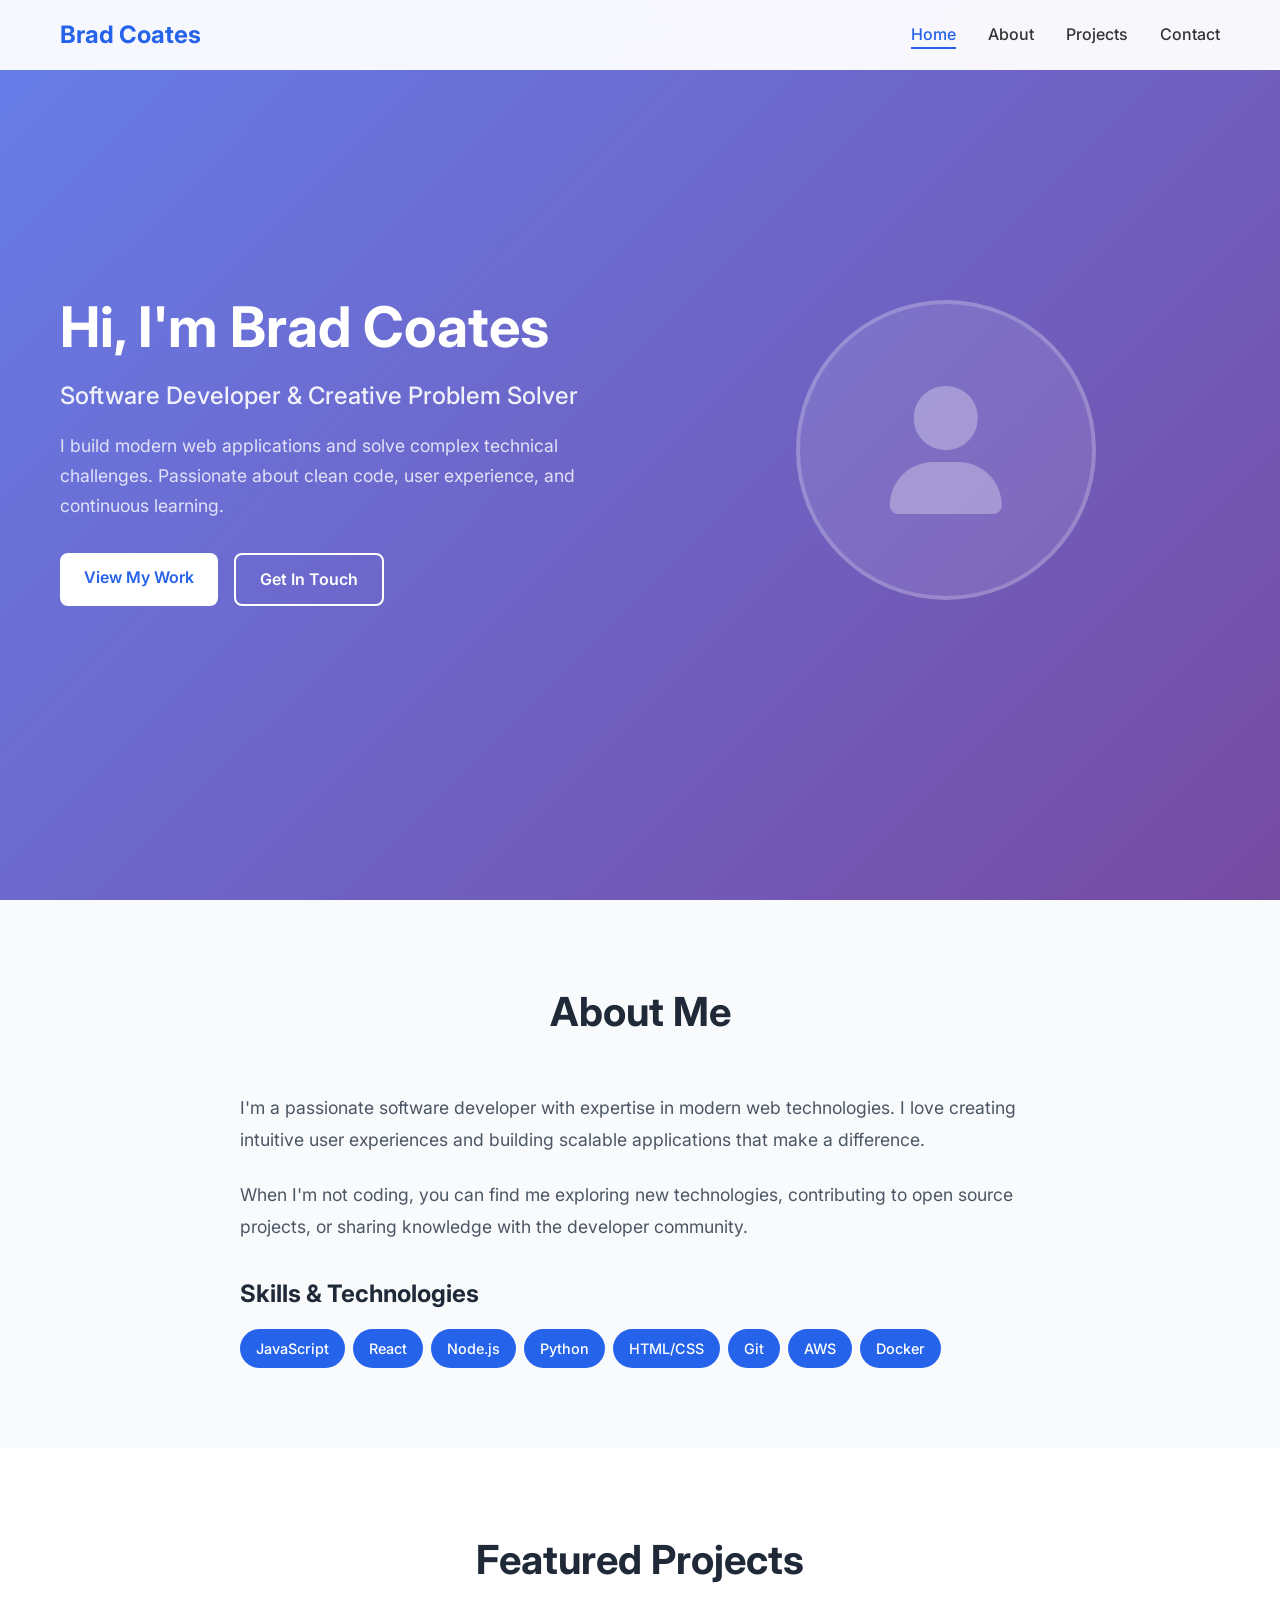
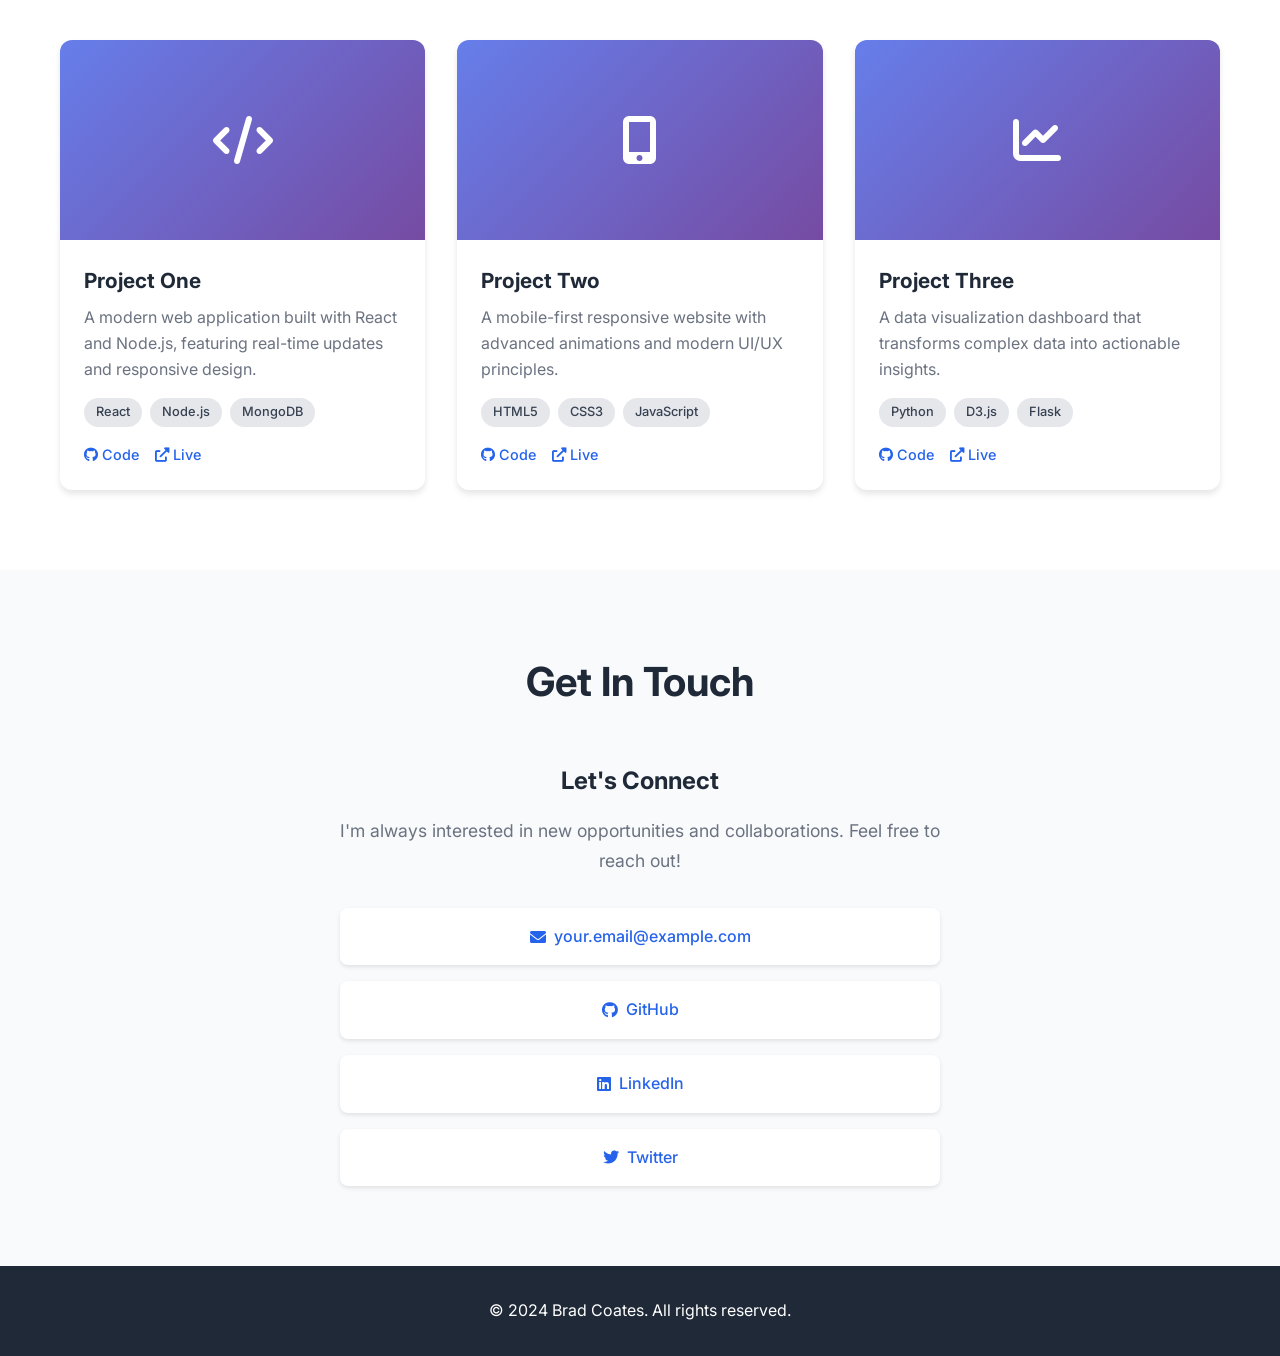
==== index.html @ eaf83a11 "Initial commit: Personal website with modern design and responsive layout" ====
<!DOCTYPE html>
<html lang="en">
<head>
    <meta charset="UTF-8">
    <meta name="viewport" content="width=device-width, initial-scale=1.0">
    <title>Brad Coates - Personal Website</title>
    <link rel="stylesheet" href="styles.css">
    <link href="https://fonts.googleapis.com/css2?family=Inter:wght@300;400;500;600;700&display=swap" rel="stylesheet">
    <link rel="stylesheet" href="https://cdnjs.cloudflare.com/ajax/libs/font-awesome/6.0.0/css/all.min.css">
</head>
<body>
    <nav class="navbar">
        <div class="nav-container">
            <div class="nav-logo">
                <a href="#home">Brad Coates</a>
            </div>
            <ul class="nav-menu">
                <li class="nav-item">
                    <a href="#home" class="nav-link">Home</a>
                </li>
                <li class="nav-item">
                    <a href="#about" class="nav-link">About</a>
                </li>
                <li class="nav-item">
                    <a href="#projects" class="nav-link">Projects</a>
                </li>
                <li class="nav-item">
                    <a href="#contact" class="nav-link">Contact</a>
                </li>
            </ul>
            <div class="hamburger">
                <span class="bar"></span>
                <span class="bar"></span>
                <span class="bar"></span>
            </div>
        </div>
    </nav>

    <section id="home" class="hero">
        <div class="hero-container">
            <div class="hero-content">
                <h1 class="hero-title">Hi, I'm Brad Coates</h1>
                <p class="hero-subtitle">Software Developer & Creative Problem Solver</p>
                <p class="hero-description">
                    I build modern web applications and solve complex technical challenges. 
                    Passionate about clean code, user experience, and continuous learning.
                </p>
                <div class="hero-buttons">
                    <a href="#projects" class="btn btn-primary">View My Work</a>
                    <a href="#contact" class="btn btn-secondary">Get In Touch</a>
                </div>
            </div>
            <div class="hero-image">
                <div class="profile-placeholder">
                    <i class="fas fa-user"></i>
                </div>
            </div>
        </div>
    </section>

    <section id="about" class="about">
        <div class="container">
            <h2 class="section-title">About Me</h2>
            <div class="about-content">
                <div class="about-text">
                    <p>
                        I'm a passionate software developer with expertise in modern web technologies. 
                        I love creating intuitive user experiences and building scalable applications 
                        that make a difference.
                    </p>
                    <p>
                        When I'm not coding, you can find me exploring new technologies, contributing 
                        to open source projects, or sharing knowledge with the developer community.
                    </p>
                    <div class="skills">
                        <h3>Skills & Technologies</h3>
                        <div class="skill-tags">
                            <span class="skill-tag">JavaScript</span>
                            <span class="skill-tag">React</span>
                            <span class="skill-tag">Node.js</span>
                            <span class="skill-tag">Python</span>
                            <span class="skill-tag">HTML/CSS</span>
                            <span class="skill-tag">Git</span>
                            <span class="skill-tag">AWS</span>
                            <span class="skill-tag">Docker</span>
                        </div>
                    </div>
                </div>
            </div>
        </div>
    </section>

    <section id="projects" class="projects">
        <div class="container">
            <h2 class="section-title">Featured Projects</h2>
            <div class="projects-grid">
                <div class="project-card">
                    <div class="project-image">
                        <i class="fas fa-code"></i>
                    </div>
                    <div class="project-content">
                        <h3>Project One</h3>
                        <p>A modern web application built with React and Node.js, featuring real-time updates and responsive design.</p>
                        <div class="project-tech">
                            <span>React</span>
                            <span>Node.js</span>
                            <span>MongoDB</span>
                        </div>
                        <div class="project-links">
                            <a href="#" class="project-link"><i class="fab fa-github"></i> Code</a>
                            <a href="#" class="project-link"><i class="fas fa-external-link-alt"></i> Live</a>
                        </div>
                    </div>
                </div>

                <div class="project-card">
                    <div class="project-image">
                        <i class="fas fa-mobile-alt"></i>
                    </div>
                    <div class="project-content">
                        <h3>Project Two</h3>
                        <p>A mobile-first responsive website with advanced animations and modern UI/UX principles.</p>
                        <div class="project-tech">
                            <span>HTML5</span>
                            <span>CSS3</span>
                            <span>JavaScript</span>
                        </div>
                        <div class="project-links">
                            <a href="#" class="project-link"><i class="fab fa-github"></i> Code</a>
                            <a href="#" class="project-link"><i class="fas fa-external-link-alt"></i> Live</a>
                        </div>
                    </div>
                </div>

                <div class="project-card">
                    <div class="project-image">
                        <i class="fas fa-chart-line"></i>
                    </div>
                    <div class="project-content">
                        <h3>Project Three</h3>
                        <p>A data visualization dashboard that transforms complex data into actionable insights.</p>
                        <div class="project-tech">
                            <span>Python</span>
                            <span>D3.js</span>
                            <span>Flask</span>
                        </div>
                        <div class="project-links">
                            <a href="#" class="project-link"><i class="fab fa-github"></i> Code</a>
                            <a href="#" class="project-link"><i class="fas fa-external-link-alt"></i> Live</a>
                        </div>
                    </div>
                </div>
            </div>
        </div>
    </section>

    <section id="contact" class="contact">
        <div class="container">
            <h2 class="section-title">Get In Touch</h2>
            <div class="contact-content">
                <div class="contact-info">
                    <h3>Let's Connect</h3>
                    <p>I'm always interested in new opportunities and collaborations. Feel free to reach out!</p>
                    <div class="contact-links">
                        <a href="mailto:your.email@example.com" class="contact-link">
                            <i class="fas fa-envelope"></i>
                            your.email@example.com
                        </a>
                        <a href="https://github.com/yourusername" class="contact-link" target="_blank">
                            <i class="fab fa-github"></i>
                            GitHub
                        </a>
                        <a href="https://linkedin.com/in/yourusername" class="contact-link" target="_blank">
                            <i class="fab fa-linkedin"></i>
                            LinkedIn
                        </a>
                        <a href="https://twitter.com/yourusername" class="contact-link" target="_blank">
                            <i class="fab fa-twitter"></i>
                            Twitter
                        </a>
                    </div>
                </div>
            </div>
        </div>
    </section>

    <footer class="footer">
        <div class="container">
            <p>&copy; 2024 Brad Coates. All rights reserved.</p>
        </div>
    </footer>

    <script src="script.js"></script>
</body>
</html>
---- styles.css ----
/* Reset and base styles */
* {
    margin: 0;
    padding: 0;
    box-sizing: border-box;
}

html {
    scroll-behavior: smooth;
}

body {
    font-family: 'Inter', sans-serif;
    line-height: 1.6;
    color: #333;
    background-color: #ffffff;
}

.container {
    max-width: 1200px;
    margin: 0 auto;
    padding: 0 20px;
}

/* Navigation */
.navbar {
    position: fixed;
    top: 0;
    width: 100%;
    background: rgba(255, 255, 255, 0.95);
    backdrop-filter: blur(10px);
    z-index: 1000;
    padding: 1rem 0;
    transition: all 0.3s ease;
}

.nav-container {
    max-width: 1200px;
    margin: 0 auto;
    padding: 0 20px;
    display: flex;
    justify-content: space-between;
    align-items: center;
}

.nav-logo a {
    font-size: 1.5rem;
    font-weight: 700;
    color: #2563eb;
    text-decoration: none;
    transition: color 0.3s ease;
}

.nav-logo a:hover {
    color: #1d4ed8;
}

.nav-menu {
    display: flex;
    list-style: none;
    gap: 2rem;
}

.nav-link {
    color: #333;
    text-decoration: none;
    font-weight: 500;
    transition: color 0.3s ease;
    position: relative;
}

.nav-link:hover {
    color: #2563eb;
}

.nav-link::after {
    content: '';
    position: absolute;
    width: 0;
    height: 2px;
    bottom: -5px;
    left: 0;
    background-color: #2563eb;
    transition: width 0.3s ease;
}

.nav-link:hover::after {
    width: 100%;
}

.hamburger {
    display: none;
    flex-direction: column;
    cursor: pointer;
}

.bar {
    width: 25px;
    height: 3px;
    background-color: #333;
    margin: 3px 0;
    transition: 0.3s;
}

/* Hero Section */
.hero {
    min-height: 100vh;
    display: flex;
    align-items: center;
    background: linear-gradient(135deg, #667eea 0%, #764ba2 100%);
    color: white;
    padding-top: 80px;
}

.hero-container {
    max-width: 1200px;
    margin: 0 auto;
    padding: 0 20px;
    display: grid;
    grid-template-columns: 1fr 1fr;
    gap: 4rem;
    align-items: center;
}

.hero-title {
    font-size: 3.5rem;
    font-weight: 700;
    margin-bottom: 1rem;
    line-height: 1.2;
}

.hero-subtitle {
    font-size: 1.5rem;
    font-weight: 500;
    margin-bottom: 1rem;
    opacity: 0.9;
}

.hero-description {
    font-size: 1.1rem;
    margin-bottom: 2rem;
    opacity: 0.8;
    line-height: 1.7;
}

.hero-buttons {
    display: flex;
    gap: 1rem;
    flex-wrap: wrap;
}

.btn {
    padding: 12px 24px;
    border-radius: 8px;
    text-decoration: none;
    font-weight: 600;
    transition: all 0.3s ease;
    display: inline-block;
}

.btn-primary {
    background-color: #ffffff;
    color: #2563eb;
}

.btn-primary:hover {
    background-color: #f8fafc;
    transform: translateY(-2px);
    box-shadow: 0 10px 25px rgba(0, 0, 0, 0.1);
}

.btn-secondary {
    background-color: transparent;
    color: white;
    border: 2px solid white;
}

.btn-secondary:hover {
    background-color: white;
    color: #2563eb;
    transform: translateY(-2px);
}

.hero-image {
    display: flex;
    justify-content: center;
    align-items: center;
}

.profile-placeholder {
    width: 300px;
    height: 300px;
    background: rgba(255, 255, 255, 0.1);
    border-radius: 50%;
    display: flex;
    align-items: center;
    justify-content: center;
    font-size: 8rem;
    color: rgba(255, 255, 255, 0.3);
    border: 4px solid rgba(255, 255, 255, 0.2);
}

/* Section Styles */
section {
    padding: 5rem 0;
}

.section-title {
    font-size: 2.5rem;
    font-weight: 700;
    text-align: center;
    margin-bottom: 3rem;
    color: #1f2937;
}

/* About Section */
.about {
    background-color: #f8fafc;
}

.about-content {
    max-width: 800px;
    margin: 0 auto;
}

.about-text p {
    font-size: 1.1rem;
    margin-bottom: 1.5rem;
    color: #4b5563;
    line-height: 1.8;
}

.skills h3 {
    font-size: 1.5rem;
    margin: 2rem 0 1rem 0;
    color: #1f2937;
}

.skill-tags {
    display: flex;
    flex-wrap: wrap;
    gap: 0.5rem;
}

.skill-tag {
    background-color: #2563eb;
    color: white;
    padding: 0.5rem 1rem;
    border-radius: 25px;
    font-size: 0.9rem;
    font-weight: 500;
}

/* Projects Section */
.projects-grid {
    display: grid;
    grid-template-columns: repeat(auto-fit, minmax(350px, 1fr));
    gap: 2rem;
    margin-top: 2rem;
}

.project-card {
    background: white;
    border-radius: 12px;
    overflow: hidden;
    box-shadow: 0 4px 6px rgba(0, 0, 0, 0.1);
    transition: all 0.3s ease;
}

.project-card:hover {
    transform: translateY(-5px);
    box-shadow: 0 20px 40px rgba(0, 0, 0, 0.1);
}

.project-image {
    height: 200px;
    background: linear-gradient(135deg, #667eea 0%, #764ba2 100%);
    display: flex;
    align-items: center;
    justify-content: center;
    font-size: 3rem;
    color: white;
}

.project-content {
    padding: 1.5rem;
}

.project-content h3 {
    font-size: 1.3rem;
    margin-bottom: 0.5rem;
    color: #1f2937;
}

.project-content p {
    color: #6b7280;
    margin-bottom: 1rem;
    line-height: 1.6;
}

.project-tech {
    display: flex;
    flex-wrap: wrap;
    gap: 0.5rem;
    margin-bottom: 1rem;
}

.project-tech span {
    background-color: #e5e7eb;
    color: #374151;
    padding: 0.25rem 0.75rem;
    border-radius: 15px;
    font-size: 0.8rem;
    font-weight: 500;
}

.project-links {
    display: flex;
    gap: 1rem;
}

.project-link {
    color: #2563eb;
    text-decoration: none;
    font-weight: 500;
    font-size: 0.9rem;
    transition: color 0.3s ease;
}

.project-link:hover {
    color: #1d4ed8;
}

/* Contact Section */
.contact {
    background-color: #f8fafc;
}

.contact-content {
    max-width: 600px;
    margin: 0 auto;
    text-align: center;
}

.contact-info h3 {
    font-size: 1.5rem;
    margin-bottom: 1rem;
    color: #1f2937;
}

.contact-info p {
    font-size: 1.1rem;
    color: #6b7280;
    margin-bottom: 2rem;
    line-height: 1.7;
}

.contact-links {
    display: flex;
    flex-direction: column;
    gap: 1rem;
}

.contact-link {
    display: flex;
    align-items: center;
    justify-content: center;
    gap: 0.5rem;
    color: #2563eb;
    text-decoration: none;
    font-weight: 500;
    padding: 1rem;
    background: white;
    border-radius: 8px;
    transition: all 0.3s ease;
    box-shadow: 0 2px 4px rgba(0, 0, 0, 0.1);
}

.contact-link:hover {
    transform: translateY(-2px);
    box-shadow: 0 8px 16px rgba(0, 0, 0, 0.1);
    color: #1d4ed8;
}

/* Footer */
.footer {
    background-color: #1f2937;
    color: white;
    text-align: center;
    padding: 2rem 0;
}

/* Responsive Design */
@media (max-width: 768px) {
    .hamburger {
        display: flex;
    }

    .nav-menu {
        position: fixed;
        left: -100%;
        top: 70px;
        flex-direction: column;
        background-color: white;
        width: 100%;
        text-align: center;
        transition: 0.3s;
        box-shadow: 0 10px 27px rgba(0, 0, 0, 0.05);
        padding: 2rem 0;
    }

    .nav-menu.active {
        left: 0;
    }

    .hero-container {
        grid-template-columns: 1fr;
        text-align: center;
        gap: 2rem;
    }

    .hero-title {
        font-size: 2.5rem;
    }

    .hero-subtitle {
        font-size: 1.2rem;
    }

    .profile-placeholder {
        width: 200px;
        height: 200px;
        font-size: 5rem;
    }

    .hero-buttons {
        justify-content: center;
    }

    .section-title {
        font-size: 2rem;
    }

    .projects-grid {
        grid-template-columns: 1fr;
    }

    .contact-links {
        flex-direction: column;
    }
}

@media (max-width: 480px) {
    .hero-title {
        font-size: 2rem;
    }

    .hero-subtitle {
        font-size: 1rem;
    }

    .hero-description {
        font-size: 1rem;
    }

    .btn {
        padding: 10px 20px;
        font-size: 0.9rem;
    }

    .section-title {
        font-size: 1.8rem;
    }

    .about-text p {
        font-size: 1rem;
    }
}

/* Animation classes */
.fade-in {
    opacity: 0;
    transform: translateY(30px);
    transition: all 0.6s ease;
}

.fade-in.visible {
    opacity: 1;
    transform: translateY(0);
}

/* Smooth scrolling for anchor links */
html {
    scroll-padding-top: 80px;
}
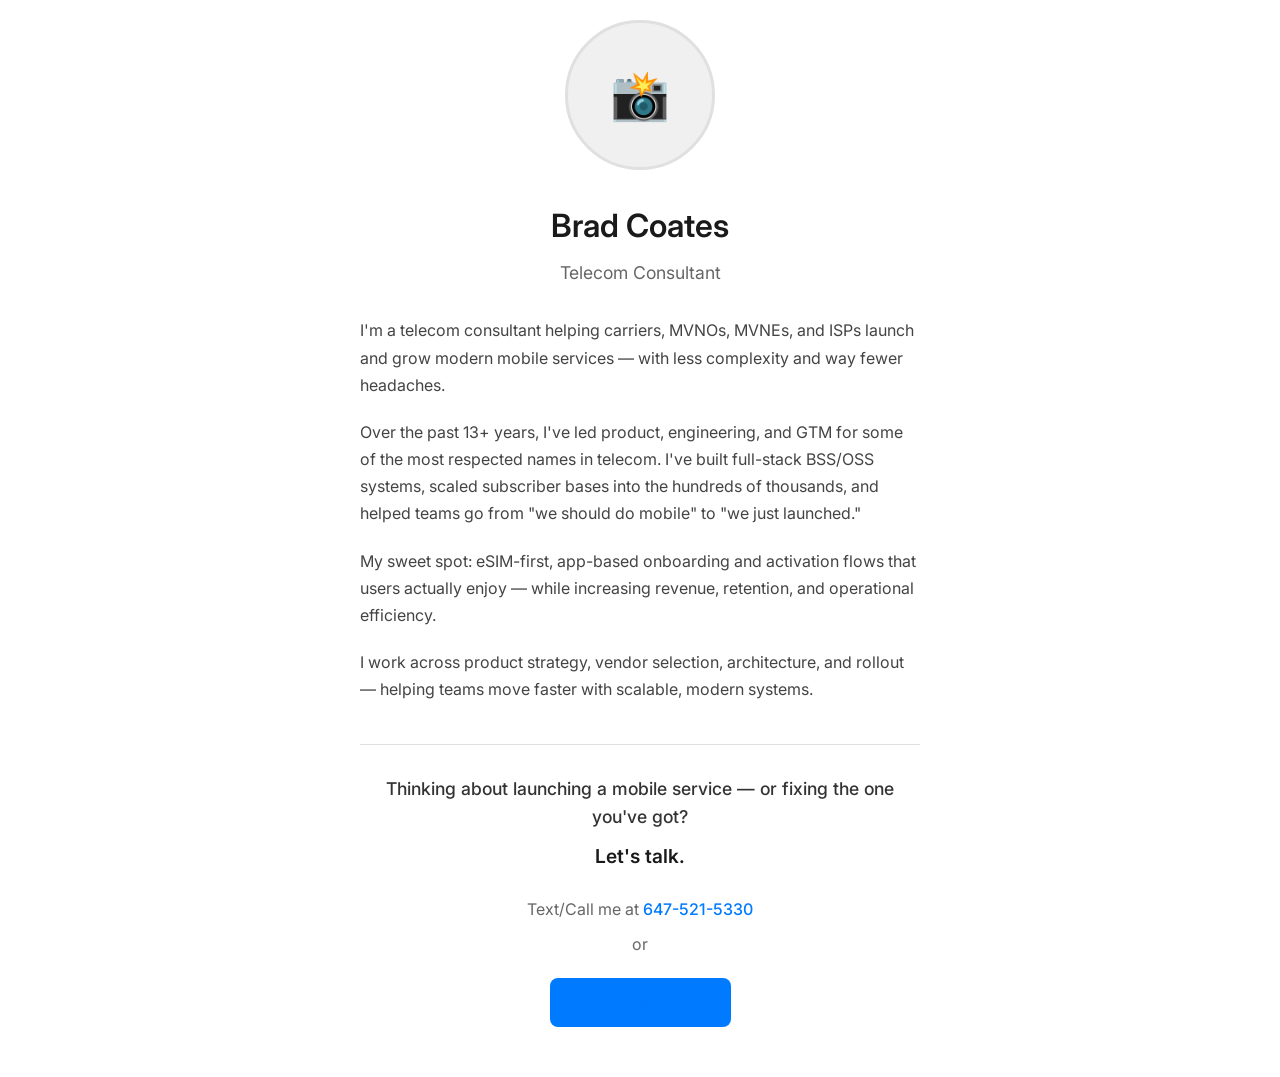
==== commit 9fa7806d: "Simplify to super clean mobile-first design with just photo, bio, and CTA" ====
--- a/index.html
+++ b/index.html
@@ -3,193 +3,46 @@
 <head>
     <meta charset="UTF-8">
     <meta name="viewport" content="width=device-width, initial-scale=1.0">
-    <title>Brad Coates - Personal Website</title>
+    <title>Brad Coates - Telecom Consultant</title>
     <link rel="stylesheet" href="styles.css">
-    <link href="https://fonts.googleapis.com/css2?family=Inter:wght@300;400;500;600;700&display=swap" rel="stylesheet">
-    <link rel="stylesheet" href="https://cdnjs.cloudflare.com/ajax/libs/font-awesome/6.0.0/css/all.min.css">
+    <link href="https://fonts.googleapis.com/css2?family=Inter:wght@300;400;500;600&display=swap" rel="stylesheet">
 </head>
 <body>
-    <nav class="navbar">
-        <div class="nav-container">
-            <div class="nav-logo">
-                <a href="#home">Brad Coates</a>
-            </div>
-            <ul class="nav-menu">
-                <li class="nav-item">
-                    <a href="#home" class="nav-link">Home</a>
-                </li>
-                <li class="nav-item">
-                    <a href="#about" class="nav-link">About</a>
-                </li>
-                <li class="nav-item">
-                    <a href="#projects" class="nav-link">Projects</a>
-                </li>
-                <li class="nav-item">
-                    <a href="#contact" class="nav-link">Contact</a>
-                </li>
-            </ul>
-            <div class="hamburger">
-                <span class="bar"></span>
-                <span class="bar"></span>
-                <span class="bar"></span>
-            </div>
-        </div>
-    </nav>
-
-    <section id="home" class="hero">
-        <div class="hero-container">
-            <div class="hero-content">
-                <h1 class="hero-title">Hi, I'm Brad Coates</h1>
-                <p class="hero-subtitle">Software Developer & Creative Problem Solver</p>
-                <p class="hero-description">
-                    I build modern web applications and solve complex technical challenges. 
-                    Passionate about clean code, user experience, and continuous learning.
-                </p>
-                <div class="hero-buttons">
-                    <a href="#projects" class="btn btn-primary">View My Work</a>
-                    <a href="#contact" class="btn btn-secondary">Get In Touch</a>
+    <div class="container">
+        <div class="profile-section">
+            <div class="profile-image">
+                <!-- Replace with your actual photo -->
+                <div class="photo-placeholder">
+                    <span>📸</span>
                 </div>
             </div>
-            <div class="hero-image">
-                <div class="profile-placeholder">
-                    <i class="fas fa-user"></i>
+            
+            <div class="bio-content">
+                <h1>Brad Coates</h1>
+                <p class="tagline">Telecom Consultant</p>
+                
+                <div class="bio-text">
+                    <p>I'm a telecom consultant helping carriers, MVNOs, MVNEs, and ISPs launch and grow modern mobile services — with less complexity and way fewer headaches.</p>
+                    
+                    <p>Over the past 13+ years, I've led product, engineering, and GTM for some of the most respected names in telecom. I've built full-stack BSS/OSS systems, scaled subscriber bases into the hundreds of thousands, and helped teams go from "we should do mobile" to "we just launched."</p>
+                    
+                    <p>My sweet spot: eSIM-first, app-based onboarding and activation flows that users actually enjoy — while increasing revenue, retention, and operational efficiency.</p>
+                    
+                    <p>I work across product strategy, vendor selection, architecture, and rollout — helping teams move faster with scalable, modern systems.</p>
                 </div>
-            </div>
-        </div>
-    </section>
-
-    <section id="about" class="about">
-        <div class="container">
-            <h2 class="section-title">About Me</h2>
-            <div class="about-content">
-                <div class="about-text">
-                    <p>
-                        I'm a passionate software developer with expertise in modern web technologies. 
-                        I love creating intuitive user experiences and building scalable applications 
-                        that make a difference.
-                    </p>
-                    <p>
-                        When I'm not coding, you can find me exploring new technologies, contributing 
-                        to open source projects, or sharing knowledge with the developer community.
-                    </p>
-                    <div class="skills">
-                        <h3>Skills & Technologies</h3>
-                        <div class="skill-tags">
-                            <span class="skill-tag">JavaScript</span>
-                            <span class="skill-tag">React</span>
-                            <span class="skill-tag">Node.js</span>
-                            <span class="skill-tag">Python</span>
-                            <span class="skill-tag">HTML/CSS</span>
-                            <span class="skill-tag">Git</span>
-                            <span class="skill-tag">AWS</span>
-                            <span class="skill-tag">Docker</span>
-                        </div>
+                
+                <div class="cta-section">
+                    <p class="cta-question">Thinking about launching a mobile service — or fixing the one you've got?</p>
+                    <p class="cta-text">Let's talk.</p>
+                    
+                    <div class="contact-info">
+                        <p>Text/Call me at <a href="tel:647-521-5330">647-521-5330</a></p>
+                        <p>or</p>
+                        <a href="https://unchartedmobile.com" class="cta-button" target="_blank">check out my site</a>
                     </div>
                 </div>
             </div>
         </div>
-    </section>
-
-    <section id="projects" class="projects">
-        <div class="container">
-            <h2 class="section-title">Featured Projects</h2>
-            <div class="projects-grid">
-                <div class="project-card">
-                    <div class="project-image">
-                        <i class="fas fa-code"></i>
-                    </div>
-                    <div class="project-content">
-                        <h3>Project One</h3>
-                        <p>A modern web application built with React and Node.js, featuring real-time updates and responsive design.</p>
-                        <div class="project-tech">
-                            <span>React</span>
-                            <span>Node.js</span>
-                            <span>MongoDB</span>
-                        </div>
-                        <div class="project-links">
-                            <a href="#" class="project-link"><i class="fab fa-github"></i> Code</a>
-                            <a href="#" class="project-link"><i class="fas fa-external-link-alt"></i> Live</a>
-                        </div>
-                    </div>
-                </div>
-
-                <div class="project-card">
-                    <div class="project-image">
-                        <i class="fas fa-mobile-alt"></i>
-                    </div>
-                    <div class="project-content">
-                        <h3>Project Two</h3>
-                        <p>A mobile-first responsive website with advanced animations and modern UI/UX principles.</p>
-                        <div class="project-tech">
-                            <span>HTML5</span>
-                            <span>CSS3</span>
-                            <span>JavaScript</span>
-                        </div>
-                        <div class="project-links">
-                            <a href="#" class="project-link"><i class="fab fa-github"></i> Code</a>
-                            <a href="#" class="project-link"><i class="fas fa-external-link-alt"></i> Live</a>
-                        </div>
-                    </div>
-                </div>
-
-                <div class="project-card">
-                    <div class="project-image">
-                        <i class="fas fa-chart-line"></i>
-                    </div>
-                    <div class="project-content">
-                        <h3>Project Three</h3>
-                        <p>A data visualization dashboard that transforms complex data into actionable insights.</p>
-                        <div class="project-tech">
-                            <span>Python</span>
-                            <span>D3.js</span>
-                            <span>Flask</span>
-                        </div>
-                        <div class="project-links">
-                            <a href="#" class="project-link"><i class="fab fa-github"></i> Code</a>
-                            <a href="#" class="project-link"><i class="fas fa-external-link-alt"></i> Live</a>
-                        </div>
-                    </div>
-                </div>
-            </div>
-        </div>
-    </section>
-
-    <section id="contact" class="contact">
-        <div class="container">
-            <h2 class="section-title">Get In Touch</h2>
-            <div class="contact-content">
-                <div class="contact-info">
-                    <h3>Let's Connect</h3>
-                    <p>I'm always interested in new opportunities and collaborations. Feel free to reach out!</p>
-                    <div class="contact-links">
-                        <a href="mailto:your.email@example.com" class="contact-link">
-                            <i class="fas fa-envelope"></i>
-                            your.email@example.com
-                        </a>
-                        <a href="https://github.com/yourusername" class="contact-link" target="_blank">
-                            <i class="fab fa-github"></i>
-                            GitHub
-                        </a>
-                        <a href="https://linkedin.com/in/yourusername" class="contact-link" target="_blank">
-                            <i class="fab fa-linkedin"></i>
-                            LinkedIn
-                        </a>
-                        <a href="https://twitter.com/yourusername" class="contact-link" target="_blank">
-                            <i class="fab fa-twitter"></i>
-                            Twitter
-                        </a>
-                    </div>
-                </div>
-            </div>
-        </div>
-    </section>
-
-    <footer class="footer">
-        <div class="container">
-            <p>&copy; 2024 Brad Coates. All rights reserved.</p>
-        </div>
-    </footer>
-
-    <script src="script.js"></script>
+    </div>
 </body>
 </html>
--- a/styles.css
+++ b/styles.css
@@ -5,491 +5,180 @@
     box-sizing: border-box;
 }
 
-html {
-    scroll-behavior: smooth;
-}
-
 body {
-    font-family: 'Inter', sans-serif;
+    font-family: 'Inter', -apple-system, BlinkMacSystemFont, sans-serif;
     line-height: 1.6;
     color: #333;
     background-color: #ffffff;
+    font-size: 16px;
 }
 
 .container {
-    max-width: 1200px;
+    max-width: 600px;
     margin: 0 auto;
-    padding: 0 20px;
-}
-
-/* Navigation */
-.navbar {
-    position: fixed;
-    top: 0;
-    width: 100%;
-    background: rgba(255, 255, 255, 0.95);
-    backdrop-filter: blur(10px);
-    z-index: 1000;
-    padding: 1rem 0;
-    transition: all 0.3s ease;
-}
-
-.nav-container {
-    max-width: 1200px;
-    margin: 0 auto;
-    padding: 0 20px;
+    padding: 20px;
+    min-height: 100vh;
     display: flex;
-    justify-content: space-between;
     align-items: center;
 }
 
-.nav-logo a {
-    font-size: 1.5rem;
-    font-weight: 700;
-    color: #2563eb;
-    text-decoration: none;
-    transition: color 0.3s ease;
+.profile-section {
+    width: 100%;
+    text-align: center;
 }
 
-.nav-logo a:hover {
-    color: #1d4ed8;
+/* Profile Image */
+.profile-image {
+    margin-bottom: 30px;
 }
 
-.nav-menu {
+.photo-placeholder {
+    width: 150px;
+    height: 150px;
+    border-radius: 50%;
+    background: #f0f0f0;
     display: flex;
-    list-style: none;
-    gap: 2rem;
+    align-items: center;
+    justify-content: center;
+    margin: 0 auto;
+    font-size: 3rem;
+    border: 3px solid #e0e0e0;
 }
 
-.nav-link {
+/* Bio Content */
+.bio-content h1 {
+    font-size: 2rem;
+    font-weight: 600;
+    margin-bottom: 8px;
+    color: #1a1a1a;
+}
+
+.tagline {
+    font-size: 1.1rem;
+    color: #666;
+    margin-bottom: 30px;
+    font-weight: 400;
+}
+
+.bio-text {
+    text-align: left;
+    margin-bottom: 40px;
+}
+
+.bio-text p {
+    margin-bottom: 20px;
+    font-size: 1rem;
+    line-height: 1.7;
+    color: #444;
+}
+
+/* CTA Section */
+.cta-section {
+    text-align: center;
+    padding: 30px 0;
+    border-top: 1px solid #e0e0e0;
+}
+
+.cta-question {
+    font-size: 1.1rem;
+    font-weight: 500;
+    margin-bottom: 10px;
     color: #333;
+}
+
+.cta-text {
+    font-size: 1.2rem;
+    font-weight: 600;
+    margin-bottom: 25px;
+    color: #1a1a1a;
+}
+
+.contact-info {
+    display: flex;
+    flex-direction: column;
+    align-items: center;
+    gap: 10px;
+}
+
+.contact-info p {
+    margin: 0;
+    font-size: 1rem;
+    color: #666;
+}
+
+.contact-info a {
+    color: #007AFF;
     text-decoration: none;
     font-weight: 500;
-    transition: color 0.3s ease;
-    position: relative;
 }
 
-.nav-link:hover {
-    color: #2563eb;
+.contact-info a:hover {
+    text-decoration: underline;
 }
 
-.nav-link::after {
-    content: '';
-    position: absolute;
-    width: 0;
-    height: 2px;
-    bottom: -5px;
-    left: 0;
-    background-color: #2563eb;
-    transition: width 0.3s ease;
-}
-
-.nav-link:hover::after {
-    width: 100%;
-}
-
-.hamburger {
-    display: none;
-    flex-direction: column;
-    cursor: pointer;
-}
-
-.bar {
-    width: 25px;
-    height: 3px;
-    background-color: #333;
-    margin: 3px 0;
-    transition: 0.3s;
-}
-
-/* Hero Section */
-.hero {
-    min-height: 100vh;
-    display: flex;
-    align-items: center;
-    background: linear-gradient(135deg, #667eea 0%, #764ba2 100%);
+.cta-button {
+    display: inline-block;
+    background: #007AFF;
     color: white;
-    padding-top: 80px;
-}
-
-.hero-container {
-    max-width: 1200px;
-    margin: 0 auto;
-    padding: 0 20px;
-    display: grid;
-    grid-template-columns: 1fr 1fr;
-    gap: 4rem;
-    align-items: center;
-}
-
-.hero-title {
-    font-size: 3.5rem;
-    font-weight: 700;
-    margin-bottom: 1rem;
-    line-height: 1.2;
-}
-
-.hero-subtitle {
-    font-size: 1.5rem;
-    font-weight: 500;
-    margin-bottom: 1rem;
-    opacity: 0.9;
-}
-
-.hero-description {
-    font-size: 1.1rem;
-    margin-bottom: 2rem;
-    opacity: 0.8;
-    line-height: 1.7;
-}
-
-.hero-buttons {
-    display: flex;
-    gap: 1rem;
-    flex-wrap: wrap;
-}
-
-.btn {
     padding: 12px 24px;
     border-radius: 8px;
     text-decoration: none;
-    font-weight: 600;
-    transition: all 0.3s ease;
-    display: inline-block;
+    font-weight: 500;
+    font-size: 1rem;
+    margin-top: 10px;
+    transition: background-color 0.2s ease;
 }
 
-.btn-primary {
-    background-color: #ffffff;
-    color: #2563eb;
+.cta-button:hover {
+    background: #0056CC;
+    text-decoration: none;
 }
 
-.btn-primary:hover {
-    background-color: #f8fafc;
-    transform: translateY(-2px);
-    box-shadow: 0 10px 25px rgba(0, 0, 0, 0.1);
-}
-
-.btn-secondary {
-    background-color: transparent;
-    color: white;
-    border: 2px solid white;
-}
-
-.btn-secondary:hover {
-    background-color: white;
-    color: #2563eb;
-    transform: translateY(-2px);
-}
-
-.hero-image {
-    display: flex;
-    justify-content: center;
-    align-items: center;
-}
-
-.profile-placeholder {
-    width: 300px;
-    height: 300px;
-    background: rgba(255, 255, 255, 0.1);
-    border-radius: 50%;
-    display: flex;
-    align-items: center;
-    justify-content: center;
-    font-size: 8rem;
-    color: rgba(255, 255, 255, 0.3);
-    border: 4px solid rgba(255, 255, 255, 0.2);
-}
-
-/* Section Styles */
-section {
-    padding: 5rem 0;
-}
-
-.section-title {
-    font-size: 2.5rem;
-    font-weight: 700;
-    text-align: center;
-    margin-bottom: 3rem;
-    color: #1f2937;
-}
-
-/* About Section */
-.about {
-    background-color: #f8fafc;
-}
-
-.about-content {
-    max-width: 800px;
-    margin: 0 auto;
-}
-
-.about-text p {
-    font-size: 1.1rem;
-    margin-bottom: 1.5rem;
-    color: #4b5563;
-    line-height: 1.8;
-}
-
-.skills h3 {
-    font-size: 1.5rem;
-    margin: 2rem 0 1rem 0;
-    color: #1f2937;
-}
-
-.skill-tags {
-    display: flex;
-    flex-wrap: wrap;
-    gap: 0.5rem;
-}
-
-.skill-tag {
-    background-color: #2563eb;
-    color: white;
-    padding: 0.5rem 1rem;
-    border-radius: 25px;
-    font-size: 0.9rem;
-    font-weight: 500;
-}
-
-/* Projects Section */
-.projects-grid {
-    display: grid;
-    grid-template-columns: repeat(auto-fit, minmax(350px, 1fr));
-    gap: 2rem;
-    margin-top: 2rem;
-}
-
-.project-card {
-    background: white;
-    border-radius: 12px;
-    overflow: hidden;
-    box-shadow: 0 4px 6px rgba(0, 0, 0, 0.1);
-    transition: all 0.3s ease;
-}
-
-.project-card:hover {
-    transform: translateY(-5px);
-    box-shadow: 0 20px 40px rgba(0, 0, 0, 0.1);
-}
-
-.project-image {
-    height: 200px;
-    background: linear-gradient(135deg, #667eea 0%, #764ba2 100%);
-    display: flex;
-    align-items: center;
-    justify-content: center;
-    font-size: 3rem;
-    color: white;
-}
-
-.project-content {
-    padding: 1.5rem;
-}
-
-.project-content h3 {
-    font-size: 1.3rem;
-    margin-bottom: 0.5rem;
-    color: #1f2937;
-}
-
-.project-content p {
-    color: #6b7280;
-    margin-bottom: 1rem;
-    line-height: 1.6;
-}
-
-.project-tech {
-    display: flex;
-    flex-wrap: wrap;
-    gap: 0.5rem;
-    margin-bottom: 1rem;
-}
-
-.project-tech span {
-    background-color: #e5e7eb;
-    color: #374151;
-    padding: 0.25rem 0.75rem;
-    border-radius: 15px;
-    font-size: 0.8rem;
-    font-weight: 500;
-}
-
-.project-links {
-    display: flex;
-    gap: 1rem;
-}
-
-.project-link {
-    color: #2563eb;
-    text-decoration: none;
-    font-weight: 500;
-    font-size: 0.9rem;
-    transition: color 0.3s ease;
-}
-
-.project-link:hover {
-    color: #1d4ed8;
-}
-
-/* Contact Section */
-.contact {
-    background-color: #f8fafc;
-}
-
-.contact-content {
-    max-width: 600px;
-    margin: 0 auto;
-    text-align: center;
-}
-
-.contact-info h3 {
-    font-size: 1.5rem;
-    margin-bottom: 1rem;
-    color: #1f2937;
-}
-
-.contact-info p {
-    font-size: 1.1rem;
-    color: #6b7280;
-    margin-bottom: 2rem;
-    line-height: 1.7;
-}
-
-.contact-links {
-    display: flex;
-    flex-direction: column;
-    gap: 1rem;
-}
-
-.contact-link {
-    display: flex;
-    align-items: center;
-    justify-content: center;
-    gap: 0.5rem;
-    color: #2563eb;
-    text-decoration: none;
-    font-weight: 500;
-    padding: 1rem;
-    background: white;
-    border-radius: 8px;
-    transition: all 0.3s ease;
-    box-shadow: 0 2px 4px rgba(0, 0, 0, 0.1);
-}
-
-.contact-link:hover {
-    transform: translateY(-2px);
-    box-shadow: 0 8px 16px rgba(0, 0, 0, 0.1);
-    color: #1d4ed8;
-}
-
-/* Footer */
-.footer {
-    background-color: #1f2937;
-    color: white;
-    text-align: center;
-    padding: 2rem 0;
-}
-
-/* Responsive Design */
-@media (max-width: 768px) {
-    .hamburger {
-        display: flex;
+/* Mobile optimizations */
+@media (max-width: 480px) {
+    .container {
+        padding: 15px;
     }
-
-    .nav-menu {
-        position: fixed;
-        left: -100%;
-        top: 70px;
-        flex-direction: column;
-        background-color: white;
-        width: 100%;
-        text-align: center;
-        transition: 0.3s;
-        box-shadow: 0 10px 27px rgba(0, 0, 0, 0.05);
-        padding: 2rem 0;
+    
+    .bio-content h1 {
+        font-size: 1.8rem;
     }
-
-    .nav-menu.active {
-        left: 0;
+    
+    .tagline {
+        font-size: 1rem;
     }
-
-    .hero-container {
-        grid-template-columns: 1fr;
-        text-align: center;
-        gap: 2rem;
+    
+    .bio-text p {
+        font-size: 0.95rem;
     }
-
-    .hero-title {
+    
+    .cta-question {
+        font-size: 1rem;
+    }
+    
+    .cta-text {
+        font-size: 1.1rem;
+    }
+    
+    .photo-placeholder {
+        width: 120px;
+        height: 120px;
         font-size: 2.5rem;
-    }
-
-    .hero-subtitle {
-        font-size: 1.2rem;
-    }
-
-    .profile-placeholder {
-        width: 200px;
-        height: 200px;
-        font-size: 5rem;
-    }
-
-    .hero-buttons {
-        justify-content: center;
-    }
-
-    .section-title {
-        font-size: 2rem;
-    }
-
-    .projects-grid {
-        grid-template-columns: 1fr;
-    }
-
-    .contact-links {
-        flex-direction: column;
     }
 }
 
+/* Add your actual photo */
+.profile-image img {
+    width: 150px;
+    height: 150px;
+    border-radius: 50%;
+    object-fit: cover;
+    border: 3px solid #e0e0e0;
+}
+
 @media (max-width: 480px) {
-    .hero-title {
-        font-size: 2rem;
-    }
-
-    .hero-subtitle {
-        font-size: 1rem;
-    }
-
-    .hero-description {
-        font-size: 1rem;
-    }
-
-    .btn {
-        padding: 10px 20px;
-        font-size: 0.9rem;
-    }
-
-    .section-title {
-        font-size: 1.8rem;
-    }
-
-    .about-text p {
-        font-size: 1rem;
+    .profile-image img {
+        width: 120px;
+        height: 120px;
     }
 }
-
-/* Animation classes */
-.fade-in {
-    opacity: 0;
-    transform: translateY(30px);
-    transition: all 0.6s ease;
-}
-
-.fade-in.visible {
-    opacity: 1;
-    transform: translateY(0);
-}
-
-/* Smooth scrolling for anchor links */
-html {
-    scroll-padding-top: 80px;
-}
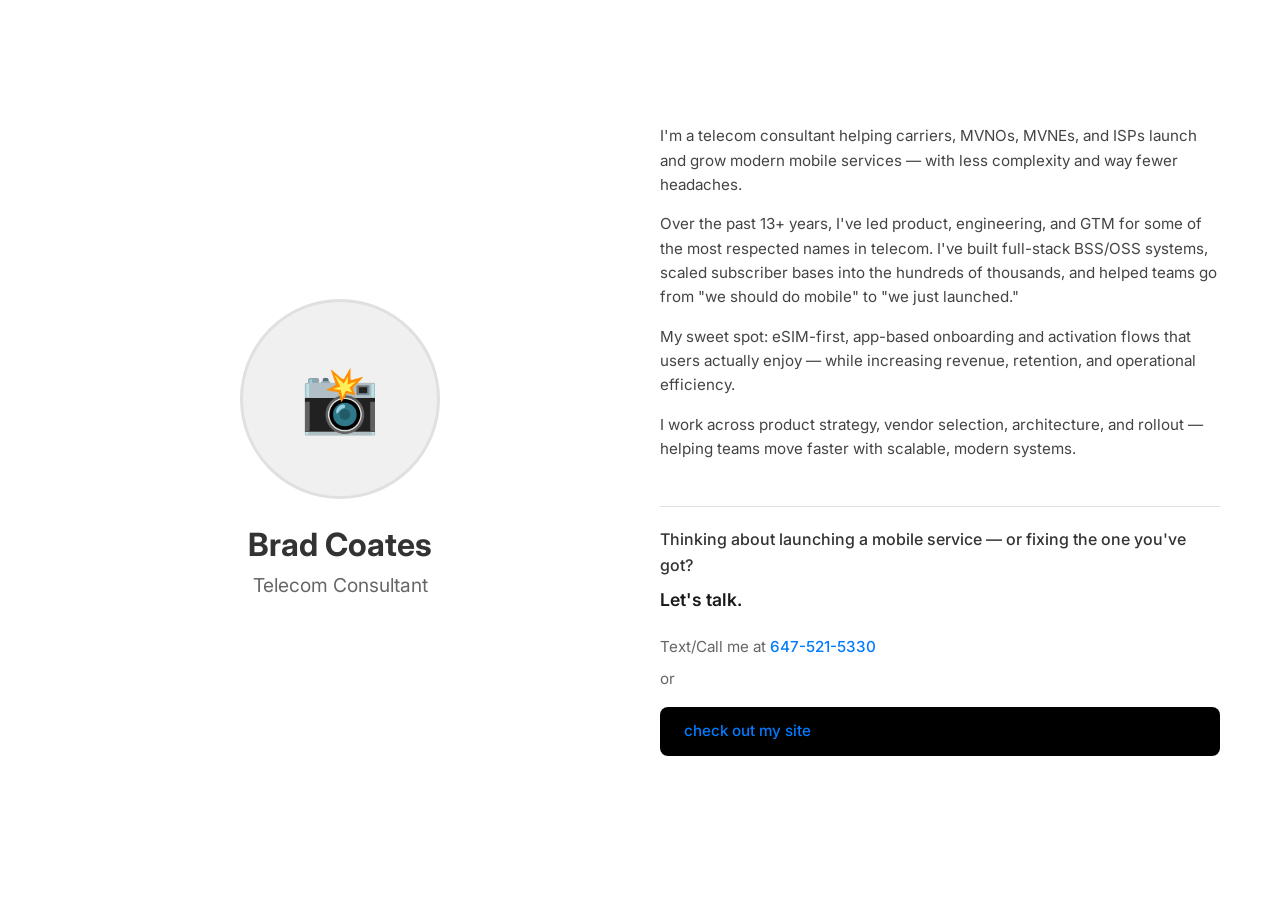
==== commit 2f67076e: "Create side-by-side layout with black CTA button and no page scroll" ====
--- a/index.html
+++ b/index.html
@@ -10,17 +10,18 @@
 <body>
     <div class="container">
         <div class="profile-section">
+            <!-- Left Side - Photo and Title -->
             <div class="profile-image">
                 <!-- Replace with your actual photo -->
                 <div class="photo-placeholder">
                     <span>📸</span>
                 </div>
+                <h1>Brad Coates</h1>
+                <p class="tagline">Telecom Consultant</p>
             </div>
             
+            <!-- Right Side - Bio Content -->
             <div class="bio-content">
-                <h1>Brad Coates</h1>
-                <p class="tagline">Telecom Consultant</p>
-                
                 <div class="bio-text">
                     <p>I'm a telecom consultant helping carriers, MVNOs, MVNEs, and ISPs launch and grow modern mobile services — with less complexity and way fewer headaches.</p>
                     
--- a/styles.css
+++ b/styles.css
@@ -11,98 +11,111 @@
     color: #333;
     background-color: #ffffff;
     font-size: 16px;
+    height: 100vh;
+    overflow: hidden;
 }
 
 .container {
-    max-width: 600px;
+    max-width: 1200px;
     margin: 0 auto;
     padding: 20px;
-    min-height: 100vh;
+    height: 100vh;
     display: flex;
     align-items: center;
 }
 
 .profile-section {
     width: 100%;
+    display: grid;
+    grid-template-columns: 1fr 1fr;
+    gap: 40px;
+    align-items: center;
+    height: 100%;
+}
+
+/* Left Side - Photo and Title */
+.profile-image {
     text-align: center;
 }
 
-/* Profile Image */
-.profile-image {
-    margin-bottom: 30px;
-}
-
 .photo-placeholder {
-    width: 150px;
-    height: 150px;
+    width: 200px;
+    height: 200px;
     border-radius: 50%;
     background: #f0f0f0;
     display: flex;
     align-items: center;
     justify-content: center;
-    margin: 0 auto;
-    font-size: 3rem;
+    margin: 0 auto 20px;
+    font-size: 4rem;
     border: 3px solid #e0e0e0;
 }
 
-/* Bio Content */
 .bio-content h1 {
-    font-size: 2rem;
+    font-size: 2.5rem;
     font-weight: 600;
     margin-bottom: 8px;
     color: #1a1a1a;
 }
 
 .tagline {
-    font-size: 1.1rem;
+    font-size: 1.2rem;
     color: #666;
-    margin-bottom: 30px;
     font-weight: 400;
+}
+
+/* Right Side - Bio Content */
+.bio-content {
+    display: flex;
+    flex-direction: column;
+    height: 100%;
+    justify-content: center;
 }
 
 .bio-text {
     text-align: left;
-    margin-bottom: 40px;
+    margin-bottom: 30px;
+    max-height: 60vh;
+    overflow-y: auto;
 }
 
 .bio-text p {
-    margin-bottom: 20px;
-    font-size: 1rem;
-    line-height: 1.7;
+    margin-bottom: 15px;
+    font-size: 0.95rem;
+    line-height: 1.6;
     color: #444;
 }
 
 /* CTA Section */
 .cta-section {
-    text-align: center;
-    padding: 30px 0;
+    text-align: left;
+    padding: 20px 0;
     border-top: 1px solid #e0e0e0;
 }
 
 .cta-question {
+    font-size: 1rem;
+    font-weight: 500;
+    margin-bottom: 8px;
+    color: #333;
+}
+
+.cta-text {
     font-size: 1.1rem;
-    font-weight: 500;
-    margin-bottom: 10px;
-    color: #333;
-}
-
-.cta-text {
-    font-size: 1.2rem;
     font-weight: 600;
-    margin-bottom: 25px;
+    margin-bottom: 20px;
     color: #1a1a1a;
 }
 
 .contact-info {
     display: flex;
     flex-direction: column;
-    align-items: center;
-    gap: 10px;
+    gap: 8px;
 }
 
 .contact-info p {
     margin: 0;
-    font-size: 1rem;
+    font-size: 0.95rem;
     color: #666;
 }
 
@@ -118,26 +131,78 @@
 
 .cta-button {
     display: inline-block;
-    background: #007AFF;
+    background: #000000;
     color: white;
     padding: 12px 24px;
     border-radius: 8px;
     text-decoration: none;
     font-weight: 500;
-    font-size: 1rem;
-    margin-top: 10px;
+    font-size: 0.95rem;
+    margin-top: 8px;
     transition: background-color 0.2s ease;
+    border: none;
+    cursor: pointer;
 }
 
 .cta-button:hover {
-    background: #0056CC;
+    background: #333333;
     text-decoration: none;
 }
 
 /* Mobile optimizations */
+@media (max-width: 768px) {
+    .container {
+        padding: 15px;
+        height: 100vh;
+        overflow-y: auto;
+    }
+    
+    .profile-section {
+        grid-template-columns: 1fr;
+        gap: 20px;
+        text-align: center;
+    }
+    
+    .bio-content h1 {
+        font-size: 2rem;
+    }
+    
+    .tagline {
+        font-size: 1.1rem;
+    }
+    
+    .bio-text {
+        text-align: center;
+        max-height: none;
+        overflow-y: visible;
+    }
+    
+    .bio-text p {
+        font-size: 0.9rem;
+    }
+    
+    .cta-section {
+        text-align: center;
+    }
+    
+    .cta-question {
+        font-size: 0.95rem;
+    }
+    
+    .cta-text {
+        font-size: 1rem;
+    }
+    
+    .photo-placeholder {
+        width: 150px;
+        height: 150px;
+        font-size: 3rem;
+    }
+}
+
 @media (max-width: 480px) {
     .container {
-        padding: 15px;
+        padding: 10px;
     }
     
     .bio-content h1 {
@@ -149,15 +214,15 @@
     }
     
     .bio-text p {
+        font-size: 0.85rem;
+    }
+    
+    .cta-question {
+        font-size: 0.9rem;
+    }
+    
+    .cta-text {
         font-size: 0.95rem;
-    }
-    
-    .cta-question {
-        font-size: 1rem;
-    }
-    
-    .cta-text {
-        font-size: 1.1rem;
     }
     
     .photo-placeholder {
@@ -169,11 +234,18 @@
 
 /* Add your actual photo */
 .profile-image img {
-    width: 150px;
-    height: 150px;
+    width: 200px;
+    height: 200px;
     border-radius: 50%;
     object-fit: cover;
     border: 3px solid #e0e0e0;
+}
+
+@media (max-width: 768px) {
+    .profile-image img {
+        width: 150px;
+        height: 150px;
+    }
 }
 
 @media (max-width: 480px) {
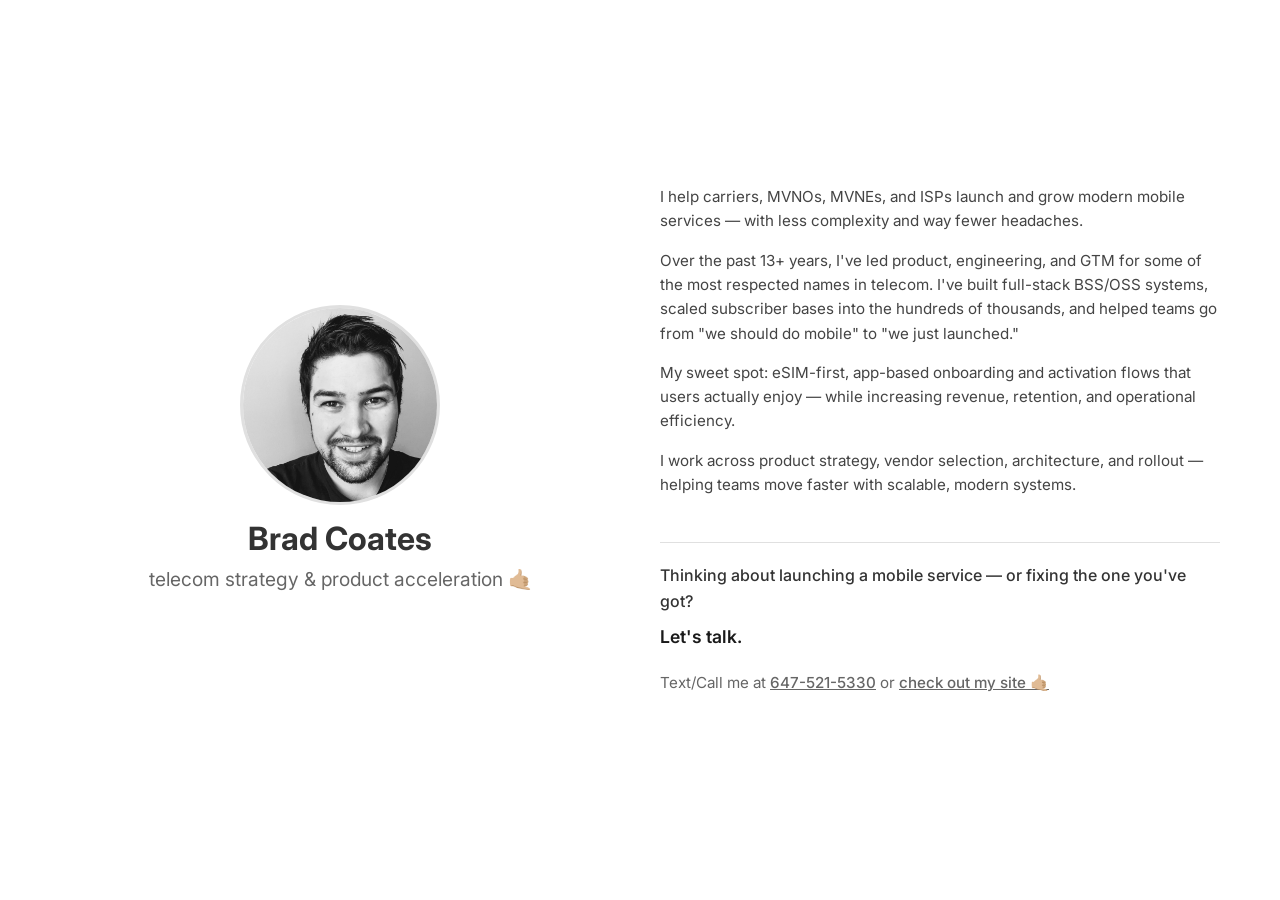
==== commit ec883516: "Update bio opening and add emoji to website link" ====
--- a/index.html
+++ b/index.html
@@ -12,18 +12,15 @@
         <div class="profile-section">
             <!-- Left Side - Photo and Title -->
             <div class="profile-image">
-                <!-- Replace with your actual photo -->
-                <div class="photo-placeholder">
-                    <span>📸</span>
-                </div>
+                <img src="images/photo.jpg" alt="Brad Coates">
                 <h1>Brad Coates</h1>
-                <p class="tagline">Telecom Consultant</p>
+                <p class="tagline">telecom strategy & product acceleration 🤙🏼</p>
             </div>
             
             <!-- Right Side - Bio Content -->
             <div class="bio-content">
                 <div class="bio-text">
-                    <p>I'm a telecom consultant helping carriers, MVNOs, MVNEs, and ISPs launch and grow modern mobile services — with less complexity and way fewer headaches.</p>
+                    <p>I help carriers, MVNOs, MVNEs, and ISPs launch and grow modern mobile services — with less complexity and way fewer headaches.</p>
                     
                     <p>Over the past 13+ years, I've led product, engineering, and GTM for some of the most respected names in telecom. I've built full-stack BSS/OSS systems, scaled subscriber bases into the hundreds of thousands, and helped teams go from "we should do mobile" to "we just launched."</p>
                     
@@ -37,9 +34,7 @@
                     <p class="cta-text">Let's talk.</p>
                     
                     <div class="contact-info">
-                        <p>Text/Call me at <a href="tel:647-521-5330">647-521-5330</a></p>
-                        <p>or</p>
-                        <a href="https://unchartedmobile.com" class="cta-button" target="_blank">check out my site</a>
+                        <p>Text/Call me at <a href="tel:647-521-5330">647-521-5330</a> or <a href="https://unchartedmobile.com" target="_blank">check out my site 🤙🏼</a></p>
                     </div>
                 </div>
             </div>
--- a/styles.css
+++ b/styles.css
@@ -120,33 +120,13 @@
 }
 
 .contact-info a {
-    color: #007AFF;
-    text-decoration: none;
+    color: #666;
+    text-decoration: underline;
     font-weight: 500;
 }
 
 .contact-info a:hover {
     text-decoration: underline;
-}
-
-.cta-button {
-    display: inline-block;
-    background: #000000;
-    color: white;
-    padding: 12px 24px;
-    border-radius: 8px;
-    text-decoration: none;
-    font-weight: 500;
-    font-size: 0.95rem;
-    margin-top: 8px;
-    transition: background-color 0.2s ease;
-    border: none;
-    cursor: pointer;
-}
-
-.cta-button:hover {
-    background: #333333;
-    text-decoration: none;
 }
 
 /* Mobile optimizations */
